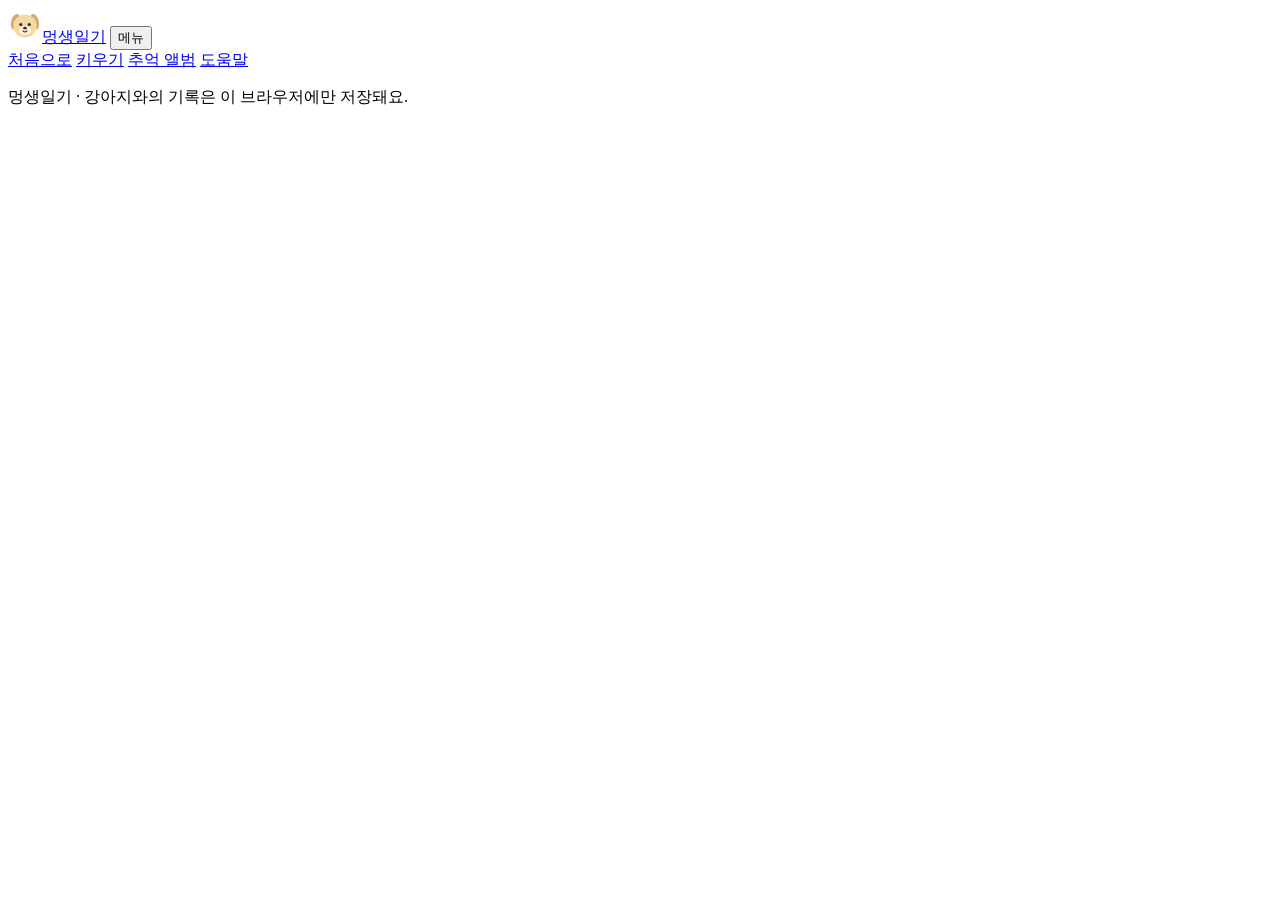
==== game.html @ e7abde90 "페이지 구조와 HTML 추가" ====
<!doctype html>
<html lang="ko">
<head>
<meta charset="utf-8">
<meta name="viewport" content="width=device-width, initial-scale=1">
<title>키우기 — 멍생일기</title>
<meta name="description" content="아기 강아지부터 무지개다리까지, 한 강아지의 일생을 함께하는 웹 게임">
<link rel="icon" href="images/favicon.svg" type="image/svg+xml">
<link rel="preconnect" href="https://fonts.googleapis.com">
<link rel="preconnect" href="https://fonts.gstatic.com" crossorigin>
<link href="https://fonts.googleapis.com/css2?family=Jua&family=Gowun+Dodum&display=swap" rel="stylesheet">
<link rel="stylesheet" href="css/style.css">
</head>
<body data-page="game" data-stage="spring">
<header class="site-header">
  <a class="logo" href="index.html"><img src="images/favicon.svg" alt="" width="34" height="34">멍생일기</a>
  <button class="nav-toggle" type="button" aria-expanded="false" aria-controls="nav">메뉴</button>
  <nav class="nav" id="nav" aria-label="주 메뉴">
    <a href="index.html" data-page="home">처음으로</a>
    <a href="game.html" data-page="game">키우기</a>
    <a href="album.html" data-page="album">추억 앨범</a>
    <a href="help.html" data-page="help">도움말</a>
  </nav>
</header>

<main class="game">
  <section id="adopt" class="adopt" hidden>
    <h1>어떤 강아지를 데려올까요?</h1>
    <form id="adopt-form" novalidate>
      <label for="adopt-name">이름</label>
      <input id="adopt-name" maxlength="10" placeholder="예: 보리" autocomplete="off">
      <fieldset>
        <legend>털 색</legend>
        <label class="fur"><input type="radio" name="fur" value="cream" checked><span class="swatch cream"></span>크림</label>
        <label class="fur"><input type="radio" name="fur" value="choco"><span class="swatch choco"></span>초코</label>
        <label class="fur"><input type="radio" name="fur" value="snow"><span class="swatch snow"></span>눈송이</label>
      </fieldset>
      <p id="adopt-status" class="status error" role="alert"></p>
      <button class="btn" type="submit">입양하기</button>
    </form>
  </section>

  <section id="play-area" class="play-area" hidden>
    <div class="scene">
      <div class="rainbow" aria-hidden="true"></div>
      <p id="bubble" class="bubble" aria-live="polite"></p>
      <div id="dog-stage" class="dog-stage"></div>
      <div class="grass" aria-hidden="true"></div>
    </div>

    <div class="panel">
      <div class="dog-head">
        <h1 id="dog-name"></h1>
        <p id="dog-age" class="muted"></p>
      </div>
      <div class="life-bar" aria-label="일생 진행도"><i id="life-fill"></i></div>
      <div id="stats" class="stats"></div>
      <div id="actions" class="actions"></div>

      <section id="talk" class="talk">
        <h2>말 걸기</h2>
        <form id="talk-form" novalidate>
          <label for="talk-input" class="sr-only">강아지에게 할 말</label>
          <textarea id="talk-input" maxlength="200" rows="2" placeholder="예: 오늘 기분 어때?"></textarea>
          <div class="talk-row"><span class="muted"><span id="talk-count">0</span>/200</span><button id="talk-send" class="btn small" type="submit">말 걸기</button></div>
          <p id="talk-status" class="status" role="status"></p>
        </form>
        <ul id="talk-log" class="talk-log"></ul>
      </section>

      <section id="heaven" class="heaven-box" hidden>
        <h2 id="heaven-title"></h2>
        <p id="heaven-sub" class="muted"></p>
        <button id="letter-btn" class="btn" type="button">하늘나라 편지 받기</button>
        <p id="letter-status" class="status" role="status"></p>
        <blockquote id="letter-box" class="letter" hidden><p id="letter-text"></p></blockquote>
        <div class="heaven-links">
          <a href="album.html">추억 앨범 보기</a>
          <button id="again-btn" class="btn ghost" type="button">새 강아지 입양하기</button>
        </div>
      </section>
    </div>
  </section>
</main>
<footer class="site-footer">
  <p>멍생일기 · 강아지와의 기록은 이 브라우저에만 저장돼요.</p>
</footer>
<script src="js/common.js"></script>
<script src="js/game.js"></script>
</body>
</html>
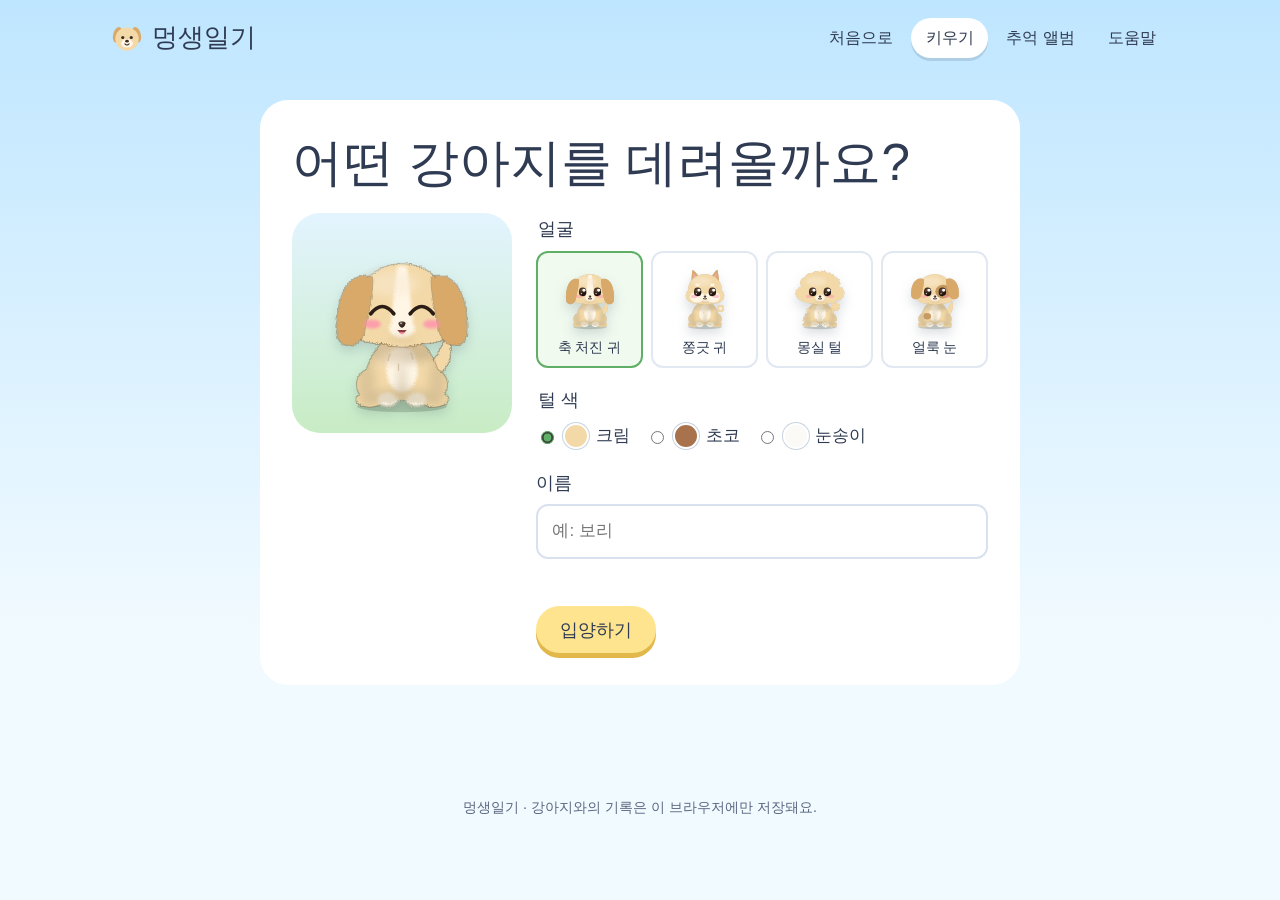
==== commit e296a40b: "Add files via upload" ====
--- a/game.html
+++ b/game.html
@@ -26,39 +26,105 @@
 <main class="game">
   <section id="adopt" class="adopt" hidden>
     <h1>어떤 강아지를 데려올까요?</h1>
-    <form id="adopt-form" novalidate>
-      <label for="adopt-name">이름</label>
-      <input id="adopt-name" maxlength="10" placeholder="예: 보리" autocomplete="off">
-      <fieldset>
-        <legend>털 색</legend>
-        <label class="fur"><input type="radio" name="fur" value="cream" checked><span class="swatch cream"></span>크림</label>
-        <label class="fur"><input type="radio" name="fur" value="choco"><span class="swatch choco"></span>초코</label>
-        <label class="fur"><input type="radio" name="fur" value="snow"><span class="swatch snow"></span>눈송이</label>
-      </fieldset>
-      <p id="adopt-status" class="status error" role="alert"></p>
-      <button class="btn" type="submit">입양하기</button>
-    </form>
+    <div class="adopt-grid">
+      <div id="adopt-preview" class="adopt-preview" aria-hidden="true"></div>
+      <form id="adopt-form" novalidate>
+        <fieldset>
+          <legend>얼굴</legend>
+          <div class="face-grid">
+            <label class="face-opt" data-face="floppy"><input type="radio" name="face" value="floppy" checked><span class="face-mini"></span>축 처진 귀</label>
+            <label class="face-opt" data-face="pointy"><input type="radio" name="face" value="pointy"><span class="face-mini"></span>쫑긋 귀</label>
+            <label class="face-opt" data-face="fluffy"><input type="radio" name="face" value="fluffy"><span class="face-mini"></span>몽실 털</label>
+            <label class="face-opt" data-face="patch"><input type="radio" name="face" value="patch"><span class="face-mini"></span>얼룩 눈</label>
+          </div>
+        </fieldset>
+        <fieldset>
+          <legend>털 색</legend>
+          <label class="fur"><input type="radio" name="fur" value="cream" checked><span class="swatch cream"></span>크림</label>
+          <label class="fur"><input type="radio" name="fur" value="choco"><span class="swatch choco"></span>초코</label>
+          <label class="fur"><input type="radio" name="fur" value="snow"><span class="swatch snow"></span>눈송이</label>
+        </fieldset>
+        <label for="adopt-name">이름</label>
+        <input id="adopt-name" maxlength="10" placeholder="예: 보리" autocomplete="off">
+        <p id="adopt-status" class="status error" role="alert"></p>
+        <button class="btn" type="submit">입양하기</button>
+      </form>
+    </div>
   </section>
 
   <section id="play-area" class="play-area" hidden>
-    <div class="scene">
+    <div id="scene" class="scene" data-anim="">
       <div class="rainbow" aria-hidden="true"></div>
+      <div id="scene-decor" class="scene-decor"></div>
+      <div id="scene-back" class="scene-back" aria-hidden="true"></div>
+      <div id="scene-house" class="scene-house" aria-hidden="true"></div>
       <p id="bubble" class="bubble" aria-live="polite"></p>
-      <div id="dog-stage" class="dog-stage"></div>
+      <div id="dog-stage" class="dog-stage" title="쓰다듬기"></div>
+      <div id="scene-fx" class="scene-fx" aria-hidden="true"></div>
+      <div id="mess" class="mess"></div>
+      <p id="lonely" class="lonely" hidden></p>
       <div class="grass" aria-hidden="true"></div>
+
+      <div id="event" class="event-card" hidden role="dialog" aria-labelledby="event-title">
+        <h2 id="event-title"></h2>
+        <p id="event-text"></p>
+        <div id="event-choices" class="event-choices"></div>
+        <p id="event-result" class="event-result"></p>
+        <p id="event-status" class="status" role="status"></p>
+        <button id="event-close" class="btn small" type="button" hidden>계속 키우기</button>
+      </div>
     </div>
 
     <div class="panel">
       <div class="dog-head">
-        <h1 id="dog-name"></h1>
-        <p id="dog-age" class="muted"></p>
+        <div>
+          <h1 id="dog-name"></h1>
+          <p id="dog-age" class="muted"></p>
+        </div>
+        <div class="head-side">
+          <span id="dog-mood" class="mood-chip"></span>
+          <span id="combo-chip" class="combo-chip" hidden></span>
+          <button id="shop-btn" type="button" class="shop-btn">🦴 <span id="coin-count">0</span> · 상점</button>
+          <a class="badge-link" href="album.html#badges">🏅 업적 <span id="badge-count">0/13</span></a>
+        </div>
       </div>
       <div class="life-bar" aria-label="일생 진행도"><i id="life-fill"></i></div>
+      <p id="ending-hint" class="ending-hint"></p>
       <div id="stats" class="stats"></div>
-      <div id="actions" class="actions"></div>
 
-      <section id="talk" class="talk">
+      <p id="quest-list" class="quest-line" aria-label="퀘스트"></p>
+
+      <section id="care" class="block">
+        <h2>돌보기 <small class="muted">누를 때마다 시간이 흘러요</small></h2>
+        <div id="actions" class="actions"></div>
+      </section>
+
+      <section id="interact" class="block">
+        <h2>함께 놀기 <small class="muted">시간이 흐르지 않아요</small></h2>
+        <div class="interact-row">
+          <button id="pet-btn" type="button" class="act small"><span aria-hidden="true">🖐️</span>쓰다듬기</button>
+          <button id="bark-btn" type="button" class="act small"><span aria-hidden="true">🔊</span>짖어!</button>
+          <div class="sound-ctl">
+            <label class="switch"><input id="sound-on" type="checkbox"> 소리</label>
+            <label for="sound-vol" class="sr-only">음량</label>
+            <input id="sound-vol" type="range" min="0" max="1" step="0.05">
+          </div>
+        </div>
+        <p class="muted small-note">훈련 — 성공할수록 잘 배워요</p>
+        <div id="tricks" class="tricks"></div>
+      </section>
+
+      <section id="diary" class="block diary" hidden>
+        <h2 id="diary-title"></h2>
+        <p id="diary-text"></p>
+        <p id="diary-status" class="status" role="status"></p>
+      </section>
+
+      <section id="talk" class="block talk">
         <h2>말 걸기</h2>
+        <div class="aff"><span id="aff-label"></span><span class="aff-bar"><i id="aff-fill"></i></span></div>
+        <p id="topic-chip" class="topic-chip"></p>
+        <p class="muted small-note">다정한 말, 칭찬, 관심을 보이면 마음이 통해서 행복·친밀도·뼈다귀가 올라가요.</p>
         <form id="talk-form" novalidate>
           <label for="talk-input" class="sr-only">강아지에게 할 말</label>
           <textarea id="talk-input" maxlength="200" rows="2" placeholder="예: 오늘 기분 어때?"></textarea>
@@ -70,6 +136,7 @@
 
       <section id="heaven" class="heaven-box" hidden>
         <h2 id="heaven-title"></h2>
+        <p id="heaven-desc" class="heaven-desc"></p>
         <p id="heaven-sub" class="muted"></p>
         <button id="letter-btn" class="btn" type="button">하늘나라 편지 받기</button>
         <p id="letter-status" class="status" role="status"></p>
@@ -81,11 +148,25 @@
       </section>
     </div>
   </section>
+
+  <div id="shop" class="shop" hidden role="dialog" aria-labelledby="shop-title">
+    <div class="shop-sheet">
+      <div class="shop-head">
+        <h2 id="shop-title">상점</h2>
+        <span class="shop-coins">🦴 <span id="shop-coins">0</span></span>
+        <button id="shop-close" type="button" class="btn small ghost">닫기</button>
+      </div>
+      <p class="muted small-note">잘 돌보면 뼈다귀를 받아요. 상태가 좋을수록, 재주를 배우거나 자랄 때 더 많이 받아요.</p>
+      <div id="shop-tabs" class="shop-tabs"></div>
+      <ul id="shop-list" class="shop-list"></ul>
+    </div>
+  </div>
 </main>
 <footer class="site-footer">
   <p>멍생일기 · 강아지와의 기록은 이 브라우저에만 저장돼요.</p>
 </footer>
 <script src="js/common.js"></script>
+<script src="js/sound.js"></script>
 <script src="js/game.js"></script>
 </body>
 </html>
--- a/css/style.css
+++ b/css/style.css
@@ -0,0 +1,624 @@
+/* 멍생일기 — 하늘 색이 강아지의 나이를 따라 바뀐다 */
+:root {
+  --ink: #2f3b52;
+  --ink-soft: #5b6782;
+  --grass: #8fd18a;
+  --grass-deep: #5faf66;
+  --butter: #ffe48f;
+  --paw: #f6a9bd;
+  --paper: #ffffff;
+  --sky-top: #bfe6ff;
+  --sky-bottom: #eaf7ff;
+  --danger: #d9485f;
+  --radius-lg: 28px;
+  --radius-sm: 12px;
+}
+body[data-stage="spring"], body[data-stage="baby"] { --sky-top: #bfe6ff; --sky-bottom: #f1faff; }
+body[data-stage="teen"] { --sky-top: #8fd0ff; --sky-bottom: #e3f4ff; }
+body[data-stage="adult"] { --sky-top: #ffd2a8; --sky-bottom: #fff3e4; }
+body[data-stage="senior"] { --sky-top: #d4c9ee; --sky-bottom: #f6f1ff; }
+body[data-stage="heaven"] {
+  --sky-top: #2c2c63; --sky-bottom: #7b6bb8; --ink: #f7f4ff; --ink-soft: #d6d0f2; --paper: rgba(255,255,255,.12);
+}
+
+* { box-sizing: border-box; }
+[hidden] { display: none !important; }
+html { scroll-behavior: smooth; }
+body {
+  margin: 0;
+  font-family: "Gowun Dodum", "Apple SD Gothic Neo", "Malgun Gothic", sans-serif;
+  font-size: 17px;
+  line-height: 1.7;
+  word-break: keep-all;
+  color: var(--ink);
+  background: linear-gradient(180deg, var(--sky-top), var(--sky-bottom) 70%);
+  min-height: 100vh;
+  transition: background 1.2s ease, color .6s ease;
+}
+body[data-stage="heaven"] {
+  background:
+    radial-gradient(2px 2px at 12% 18%, #fff, transparent),
+    radial-gradient(2px 2px at 30% 8%, #fff, transparent),
+    radial-gradient(1.5px 1.5px at 55% 22%, #fff, transparent),
+    radial-gradient(2px 2px at 78% 12%, #fff, transparent),
+    radial-gradient(1.5px 1.5px at 90% 30%, #fff, transparent),
+    linear-gradient(180deg, var(--sky-top), var(--sky-bottom));
+}
+h1, h2, h3, .logo, .btn, .act { font-family: "Jua", "Gowun Dodum", sans-serif; font-weight: 400; }
+h1 { font-size: clamp(2rem, 5vw, 3.2rem); line-height: 1.2; margin: 0 0 .4em; }
+h2 { font-size: clamp(1.4rem, 3vw, 1.9rem); line-height: 1.3; margin: 1.6em 0 .5em; }
+h3 { font-size: 1.35rem; margin: 0; }
+a { color: inherit; }
+:focus-visible { outline: 3px solid #3d7be0; outline-offset: 3px; border-radius: 6px; }
+.sr-only { position: absolute; width: 1px; height: 1px; overflow: hidden; clip: rect(0 0 0 0); }
+.muted { color: var(--ink-soft); margin: 0; }
+
+/* 헤더 */
+.site-header {
+  display: flex; align-items: center; gap: 1rem;
+  max-width: 1100px; margin: 0 auto; padding: 1rem 1.25rem;
+}
+.logo { display: flex; align-items: center; gap: .5rem; font-size: 1.6rem; text-decoration: none; margin-right: auto; }
+.nav { display: flex; gap: .25rem; }
+.nav a {
+  text-decoration: none; padding: .4rem .9rem; border-radius: 999px; font-size: 1rem;
+}
+.nav a:hover { background: rgba(255,255,255,.55); }
+.nav a[aria-current="page"] { background: var(--paper); box-shadow: 0 3px 0 rgba(47,59,82,.15); }
+body[data-stage="heaven"] .nav a[aria-current="page"] { background: rgba(255,255,255,.2); }
+.nav-toggle { display: none; }
+
+/* 버튼 */
+.btn {
+  display: inline-block; border: 0; cursor: pointer; text-decoration: none;
+  font-size: 1.15rem; padding: .7rem 1.5rem; border-radius: 999px;
+  background: var(--butter); color: #2f3b52;
+  box-shadow: 0 5px 0 #e2b84a; transition: transform .1s, box-shadow .1s;
+}
+.btn:active { transform: translateY(4px); box-shadow: 0 1px 0 #e2b84a; }
+.btn:disabled { opacity: .55; cursor: wait; }
+.btn.small { font-size: 1rem; padding: .45rem 1.1rem; box-shadow: 0 4px 0 #e2b84a; }
+.btn.ghost { background: transparent; color: inherit; box-shadow: inset 0 0 0 2px currentColor; }
+
+/* 잔디 */
+.grass {
+  position: absolute; left: 0; right: 0; bottom: 0; height: 70px;
+  background: var(--grass);
+  border-radius: 50% 50% 0 0 / 40px 40px 0 0;
+  box-shadow: inset 0 10px 0 rgba(255,255,255,.25);
+}
+body[data-stage="heaven"] .grass { background: #ffffff; opacity: .85; border-radius: 60% 40% 0 0 / 50px 50px 0 0; }
+
+/* 메인 히어로 */
+main { max-width: 1100px; margin: 0 auto; padding: 0 1.25rem 3rem; }
+.hero {
+  position: relative; overflow: hidden;
+  display: grid; grid-template-columns: 1.1fr .9fr; align-items: end; gap: 1rem;
+  min-height: 460px; padding: 2rem 2rem 0; border-radius: var(--radius-lg);
+  background: rgba(255,255,255,.35);
+}
+.hero-text { align-self: center; padding-bottom: 80px; position: relative; z-index: 1; }
+.hero-text p { max-width: 34em; }
+.hero-dog { position: relative; z-index: 1; width: min(320px, 100%); justify-self: center; margin-bottom: 40px; }
+.dog-svg { width: 100%; height: auto; display: block; }
+
+
+/* 생애 단계 */
+.lead { max-width: 40em; }
+.life-steps {
+  list-style: none; padding: 0; margin: 1.5rem 0 0;
+  display: grid; grid-template-columns: repeat(5, 1fr); gap: .75rem; counter-reset: s;
+}
+.life-steps li {
+  background: rgba(255,255,255,.6); border-radius: var(--radius-sm); padding: .75rem; text-align: center;
+  display: flex; flex-direction: column; align-items: center;
+}
+.life-steps li[data-s="heaven"] { background: #3a3775; color: #f7f4ff; }
+.life-steps .mini { width: 90px; }
+.life-steps b { font-family: "Jua", sans-serif; font-weight: 400; font-size: 1.1rem; }
+.life-steps span { font-size: .9rem; opacity: .8; }
+
+.talk-intro { display: grid; grid-template-columns: 1fr 1fr; gap: 2rem; align-items: center; margin-top: 2rem; }
+.chat-sample, .talk-log li { display: flex; flex-direction: column; gap: .5rem; }
+.me, .pup { margin: 0; padding: .6rem 1rem; border-radius: 18px; max-width: 85%; }
+.me { align-self: flex-end; background: #e8f1ff; color: #2f3b52; border-bottom-right-radius: 4px; }
+.pup { align-self: flex-start; background: var(--butter); color: #2f3b52; border-bottom-left-radius: 4px; }
+
+/* 게임 */
+.game { padding-top: .5rem; }
+.adopt { max-width: 520px; margin: 1rem auto; background: var(--paper); padding: 2rem; border-radius: var(--radius-lg); }
+.adopt label[for], .adopt legend { font-family: "Jua", sans-serif; font-size: 1.15rem; }
+.adopt input[type="text"], .adopt #adopt-name, textarea {
+  width: 100%; font: inherit; padding: .7rem .9rem; border-radius: var(--radius-sm);
+  border: 2px solid #d8e2ef; background: #fff; color: #2f3b52; margin: .3rem 0 1rem;
+}
+fieldset { border: 0; padding: 0; margin: 0 0 1rem; display: flex; gap: 1rem; flex-wrap: wrap; }
+legend { margin-bottom: .4rem; }
+.fur { display: flex; align-items: center; gap: .4rem; cursor: pointer; }
+.fur input { accent-color: var(--grass-deep); }
+.swatch { width: 26px; height: 26px; border-radius: 50%; border: 2px solid #fff; box-shadow: 0 0 0 1px #c9d3e0; }
+.swatch.cream { background: #f3d9a8; } .swatch.choco { background: #a8724d; } .swatch.snow { background: #fbfaf7; }
+
+.play-area { display: grid; grid-template-columns: 1fr 1fr; gap: 1.5rem; align-items: start; }
+.scene {
+  position: relative; overflow: hidden; min-height: 440px; border-radius: var(--radius-lg);
+  background: rgba(255,255,255,.3); display: flex; align-items: flex-end; justify-content: center;
+  position: sticky; top: 1rem;
+}
+.dog-stage { position: relative; z-index: 2; width: min(300px, 80%); margin-bottom: 36px; transition: transform 2.5s ease; }
+body[data-stage="heaven"] .dog-stage { transform: translateY(-50px); animation: float 4s ease-in-out infinite; }
+@keyframes float { 0%, 100% { transform: translateY(-50px); } 50% { transform: translateY(-64px); } }
+body[data-stage="heaven"] .stats { display: none; }
+.bubble {
+  position: absolute; top: 1.5rem; left: 50%; transform: translateX(-50%);
+  background: #fff; color: #2f3b52; padding: .6rem 1.1rem; border-radius: 18px; margin: 0;
+  max-width: 80%; text-align: center; z-index: 3;
+}
+.bubble:empty { display: none; }
+.bubble.pop { animation: pop .35s ease; }
+@keyframes pop { from { transform: translateX(-50%) scale(.85); opacity: 0; } }
+.rainbow {
+  position: absolute; left: 50%; bottom: -160px; width: 520px; height: 520px; transform: translateX(-50%);
+  border-radius: 50%; opacity: 0; transition: opacity 2s ease; z-index: 1;
+  background: radial-gradient(circle, transparent 54%, #ff9aa8 55%, #ffc48a 59%, #fff08a 63%, #a6e3a0 67%, #9fd0ff 71%, #b9a6ff 75%, transparent 76%);
+}
+body[data-stage="heaven"] .rainbow { opacity: .9; }
+
+.panel { background: var(--paper); border-radius: var(--radius-lg); padding: 1.5rem; }
+.dog-head h1 { margin: 0; }
+.life-bar { height: 10px; border-radius: 999px; background: rgba(47,59,82,.1); margin: .8rem 0 1.2rem; overflow: hidden; }
+.life-bar i { display: block; height: 100%; background: linear-gradient(90deg, #9fd0ff, #ffd2a8, #b9a6ff); transition: width .6s; }
+.stats { display: grid; gap: .45rem; }
+.stat { display: grid; grid-template-columns: 4rem 1fr; align-items: center; gap: .6rem; }
+.bar { height: 14px; background: #eef2f7; border-radius: 999px; overflow: hidden; }
+.bar i { display: block; height: 100%; background: var(--grass); border-radius: 999px; transition: width .4s; }
+.bar i.low { background: var(--danger); }
+.actions { display: grid; grid-template-columns: repeat(5, 1fr); gap: .6rem; margin: 1.3rem 0; }
+.act {
+  font-size: 1rem; word-break: keep-all; border: 0; cursor: pointer; padding: .7rem .5rem; border-radius: var(--radius-sm);
+  background: #f2f7ff; color: #2f3b52; display: flex; flex-direction: column; align-items: center; gap: .1rem;
+  box-shadow: 0 4px 0 #d3dff0;
+}
+.act span { font-size: 1.6rem; line-height: 1; }
+.act:active { transform: translateY(3px); box-shadow: 0 1px 0 #d3dff0; }
+.talk h2 { margin-top: .5rem; }
+.talk-row { display: flex; justify-content: space-between; align-items: center; margin-top: -.4rem; }
+.status { min-height: 1.6em; margin: .4rem 0 0; font-size: .95rem; }
+.status.error { color: var(--danger); }
+body[data-stage="heaven"] .status.error { color: #ffc2cc; }
+.talk-log { list-style: none; padding: 0; margin: 1rem 0 0; display: grid; gap: 1rem; }
+
+.heaven-box h2 { margin-top: 0; }
+.letter {
+  margin: 1rem 0; padding: 1.2rem 1.4rem; border-radius: var(--radius-sm);
+  background: #fffaf0; color: #3b3355; white-space: pre-line; line-height: 1.9;
+  border-left: 6px solid var(--butter);
+}
+.heaven-links { display: flex; flex-wrap: wrap; gap: 1rem; align-items: center; margin-top: 1rem; }
+
+/* 앨범·도움말 */
+.page { max-width: 820px; }
+.album-card {
+  display: grid; grid-template-columns: 140px 1fr; gap: 1.2rem; align-items: start;
+  background: var(--paper); border-radius: var(--radius-lg); padding: 1.2rem; margin-bottom: 1rem;
+}
+.album-card.star { background: #34336e; color: #f7f4ff; }
+.album-card.star .muted { color: #d6d0f2; }
+.timeline { margin: .6rem 0 0; padding-left: 1.2rem; }
+.timeline li { margin: .15rem 0; }
+.empty { background: rgba(255,255,255,.6); padding: 1rem 1.2rem; border-radius: var(--radius-sm); }
+.faq dt { font-family: "Jua", sans-serif; font-size: 1.2rem; margin-top: 1.4rem; }
+.faq dd { margin: .3rem 0 0; }
+
+.site-footer { text-align: center; padding: 2rem 1rem; font-size: .9rem; color: var(--ink-soft); }
+
+/* 태블릿 */
+@media (max-width: 900px) {
+  .life-steps { grid-template-columns: repeat(3, 1fr); }
+  .play-area { grid-template-columns: 1fr; }
+  .scene { position: relative; top: 0; min-height: 360px; }
+}
+/* 모바일 */
+@media (max-width: 640px) {
+  body { font-size: 16px; }
+  .nav-toggle {
+    display: block; font: inherit; border: 0; background: var(--paper); color: inherit;
+    padding: .35rem .9rem; border-radius: 999px; cursor: pointer;
+  }
+  .nav { display: none; position: absolute; top: 4rem; left: 1rem; right: 1rem; z-index: 10;
+    flex-direction: column; background: #ffffff; padding: .5rem; border-radius: var(--radius-sm);
+    box-shadow: 0 8px 24px rgba(47,59,82,.18); }
+  body[data-stage="heaven"] .nav { background: #3a3775; }
+  .nav.open { display: flex; }
+  .site-header { position: relative; }
+  .hero { grid-template-columns: 1fr; padding: 1.5rem 1.25rem 0; min-height: 0; }
+  .hero-text { padding-bottom: 0; }
+  .hero-dog { width: 220px; }
+  .life-steps { grid-template-columns: repeat(2, 1fr); }
+  .life-steps li[data-s="heaven"] { grid-column: 1 / -1; }
+  .talk-intro { grid-template-columns: 1fr; gap: 1rem; }
+  .album-card { grid-template-columns: 90px 1fr; }
+  .actions { grid-template-columns: repeat(3, 1fr); }
+  .panel { padding: 1.1rem; }
+  .scene { min-height: 320px; }
+  .rainbow { width: 420px; height: 420px; bottom: -150px; }
+}
+@media (prefers-reduced-motion: reduce) {
+  *, *::before, *::after { animation: none !important; transition: none !important; }
+}
+
+/* ===== v2: 연출·상호작용 ===== */
+.row { display: flex; gap: .5rem; align-items: center; }
+.row input { flex: 1; margin: .3rem 0 .6rem; }
+#adopt-keyword { width: 100%; font: inherit; padding: .7rem .9rem; border-radius: var(--radius-sm); border: 2px solid #d8e2ef; background: #fff; color: #2f3b52; }
+.name-ideas { display: flex; flex-wrap: wrap; gap: .5rem; margin-bottom: 1rem; }
+.name-chip { border: 0; cursor: pointer; background: #fff3c9; color: #2f3b52; border-radius: var(--radius-sm); padding: .45rem .8rem; font: inherit; display: flex; flex-direction: column; align-items: flex-start; text-align: left; }
+.name-chip small { font-size: .8rem; color: #6b7690; }
+.name-chip:hover { background: #ffe48f; }
+
+.dog-head { display: flex; justify-content: space-between; align-items: flex-start; gap: 1rem; }
+.mood-chip { background: #fff3c9; color: #2f3b52; padding: .25rem .8rem; border-radius: 999px; font-size: .95rem; white-space: nowrap; }
+body[data-stage="heaven"] .mood-chip { background: rgba(255,255,255,.2); color: inherit; }
+.block { margin-top: 1.3rem; }
+.block h2 { font-size: 1.3rem; margin: 0 0 .6rem; display: flex; align-items: baseline; gap: .6rem; flex-wrap: wrap; }
+.block h2 small { font-family: "Gowun Dodum", sans-serif; font-size: .85rem; }
+.actions { margin: 0; }
+.act:disabled, .trick:disabled { opacity: .5; cursor: not-allowed; }
+.act.small { flex-direction: row; gap: .4rem; padding: .55rem .9rem; }
+.act.small span { font-size: 1.2rem; }
+.interact-row { display: flex; flex-wrap: wrap; gap: .6rem; align-items: center; }
+.sound-ctl { display: flex; align-items: center; gap: .5rem; margin-left: auto; font-size: .95rem; }
+.sound-ctl input[type="range"] { width: 90px; accent-color: var(--grass-deep); }
+.switch { display: flex; align-items: center; gap: .3rem; cursor: pointer; }
+.small-note { font-size: .88rem; margin: .8rem 0 .4rem; }
+.tricks { display: grid; grid-template-columns: repeat(3, 1fr); gap: .5rem; }
+.trick { font-family: "Jua", sans-serif; font-size: 1.05rem; border: 2px dashed #c9d6ea; background: transparent; color: inherit; border-radius: var(--radius-sm); padding: .45rem; cursor: pointer; display: flex; flex-direction: column; align-items: center; }
+.trick small { font-family: "Gowun Dodum", sans-serif; font-size: .78rem; opacity: .8; }
+.trick.learned { border-style: solid; border-color: var(--grass-deep); background: #eaf8e8; color: #2f3b52; }
+.diary { background: #fffaf0; color: #3b3355; border-radius: var(--radius-sm); padding: 1rem 1.2rem; border-left: 6px solid var(--paw); }
+.diary p { margin: 0; white-space: pre-line; }
+.dots { display: inline-flex; gap: 4px; }
+.dots i { width: 7px; height: 7px; border-radius: 50%; background: #9aa6bd; animation: dot 1s infinite; }
+.dots i:nth-child(2) { animation-delay: .15s; } .dots i:nth-child(3) { animation-delay: .3s; }
+@keyframes dot { 50% { transform: translateY(-5px); opacity: .5; } }
+
+/* 장면 */
+.scene { overflow: hidden; }
+.scene-decor { position: absolute; left: 0; right: 0; bottom: 40px; z-index: 1; pointer-events: none; }
+.scene-decor svg { width: 100%; height: auto; display: block; }
+.scene-fx { position: absolute; inset: 0; z-index: 4; pointer-events: none; }
+.dog-stage { cursor: pointer; }
+.dog-svg .head, .dog-svg .dog-root, .dog-svg .leg, .dog-svg .ear { transform-box: fill-box; }
+.dog-svg .head { transform-origin: 50% 90%; }
+.dog-svg .dog-root { transform-origin: 50% 100%; }
+.dog-svg .leg-r { transform-origin: 50% 0%; }
+.fx-word { position: absolute; top: 22%; right: 12%; margin: 0; font-family: "Jua", sans-serif; font-size: 1.6rem; color: #ff6f91; text-shadow: 0 2px 0 #fff; animation: word 1.2s ease-out both; }
+.bark-word { top: 30%; right: 18%; font-size: 2rem; color: #e0525f; }
+@keyframes word { 0% { transform: scale(.4) rotate(-10deg); opacity: 0; } 30% { transform: scale(1.15) rotate(4deg); opacity: 1; } 100% { transform: scale(1) rotate(0); opacity: 1; } }
+
+/* 밥: 밥그릇 + 사료가 줄어들고 머리를 숙여 먹는다 */
+.prop { position: absolute; z-index: 3; }
+.bowl { width: 110px; left: 50%; bottom: 52px; transform: translateX(-50%); animation: slideUp .4s ease-out both; }
+.kibble { animation: gone .2s forwards; }
+@keyframes gone { to { opacity: 0; } }
+@keyframes slideUp { from { transform: translate(-50%, 40px); opacity: 0; } }
+.scene[data-anim="feed"] .head { animation: munch .5s ease-in-out .3s 4; }
+@keyframes munch { 50% { transform: translateY(16px) rotate(4deg); } }
+
+/* 산책: 배경이 흘러가고 통통 걷는다 */
+.walk-bg { position: absolute; inset: 0; z-index: 0; overflow: hidden; }
+.walk-bg .far, .walk-bg .near { position: absolute; left: 0; width: 300%; animation: scroll 3.2s linear forwards; }
+.walk-bg .far { bottom: 60px; height: 120px; background:
+  radial-gradient(circle at 40px 60px, #a6dba0 38px, transparent 39px) 0 0 / 160px 120px repeat-x,
+  linear-gradient(transparent 70px, transparent 70px) ; opacity: .8; animation-duration: 6s; }
+.walk-bg .near { bottom: 58px; height: 90px; background:
+  linear-gradient(#8a5a3b, #8a5a3b) 32px 40px / 10px 50px repeat-x,
+  radial-gradient(circle at 37px 34px, #6cbf6a 30px, transparent 31px) 0 0 / 220px 90px repeat-x; }
+@keyframes scroll { to { transform: translateX(-33%); } }
+.leash { position: absolute; z-index: 3; right: -10px; top: 18%; width: 52%; height: 3px; background: #e0525f; transform-origin: right center; transform: rotate(-24deg); border-radius: 3px; }
+.scene[data-anim="walk"] .dog-root { animation: trot .32s ease-in-out infinite; }
+.scene[data-anim="walk"] .leg-l { animation: legswing .32s ease-in-out infinite; }
+.scene[data-anim="walk"] .leg-r { animation: legswing .32s ease-in-out .16s infinite; }
+@keyframes trot { 50% { transform: translateY(-7px); } }
+@keyframes legswing { 50% { transform: translateY(-5px); } }
+
+/* 공놀이: 공이 포물선으로 날아오고 점프해서 잡는다 */
+.ball { width: 40px; left: 8%; top: 30%; animation: throw 1.1s ease-in-out 2; }
+@keyframes throw {
+  0% { transform: translate(0, 120px) scale(.8); }
+  45% { transform: translate(110px, -40px) scale(1.1); }
+  100% { transform: translate(200px, 60px) scale(1); }
+}
+.scene[data-anim="play"] .dog-root { animation: jump .55s ease-in-out 4; }
+@keyframes jump { 40% { transform: translateY(-38px) rotate(-6deg); } 70% { transform: translateY(0) scaleY(.92); } }
+
+/* 목욕: 욕조 + 거품, 끝에 부르르 털기 */
+.tub { width: 230px; left: 50%; bottom: 44px; transform: translateX(-50%); }
+.bubble-fx { position: absolute; bottom: 120px; width: 22px; height: 22px; border-radius: 50%; background: rgba(255,255,255,.85); box-shadow: inset -3px -3px 0 rgba(159,214,245,.8); animation: rise 1.6s ease-out infinite; }
+@keyframes rise { from { transform: translateY(0) scale(.5); opacity: 1; } to { transform: translateY(-160px) scale(1.2); opacity: 0; } }
+.scene[data-anim="bath"] .dog-root { animation: shake .12s linear 2.1s 6; }
+@keyframes shake { 25% { transform: rotate(-7deg); } 75% { transform: rotate(7deg); } }
+.scene[data-anim="bath"] .fx-word { animation-delay: 2s; }
+
+/* 낮잠: 밤이 되고 엎드려 잔다 */
+.night { position: absolute; inset: 0; background: rgba(28, 30, 70, .55); animation: fadein .5s both; z-index: 0; }
+.moon { position: absolute; right: 14%; top: 12%; width: 46px; height: 46px; border-radius: 50%; box-shadow: -12px 6px 0 0 #ffe48f; }
+@keyframes fadein { from { opacity: 0; } }
+.scene[data-anim="nap"] .dog-root { transform: translateY(28px) scaleY(.82); transition: transform .5s; }
+.zzz { position: absolute; left: 58%; top: 40%; font-family: "Jua", sans-serif; font-size: 1.8rem; color: #fff; animation: zz 2.1s ease-out infinite; }
+@keyframes zz { from { transform: translate(0, 0) scale(.6); opacity: 0; } 30% { opacity: 1; } to { transform: translate(40px, -90px) scale(1.3); opacity: 0; } }
+
+/* 쓰다듬기·짖기·훈련 */
+.heart-fx { position: absolute; bottom: 40%; color: #ff5c86; font-size: 1.6rem; animation: rise 1.3s ease-out both; }
+.scene[data-anim="pet"] .head { animation: nuzzle .35s ease-in-out 3; }
+@keyframes nuzzle { 50% { transform: rotate(-8deg); } }
+.scene[data-anim="bark"] .head { animation: barkpop .22s ease-in-out 3; }
+@keyframes barkpop { 50% { transform: translateY(-6px) scale(1.04); } }
+.scene[data-anim="sit"] .dog-root { animation: sitdown 1.4s ease-in-out both; }
+@keyframes sitdown { 30%, 80% { transform: scaleY(.9) translateY(6px); } }
+.scene[data-anim="paw"] .leg-r { animation: givepaw 1.4s ease-in-out both; }
+@keyframes givepaw { 25%, 80% { transform: rotate(-115deg); } }
+.scene[data-anim="down"] .dog-root { animation: liedown 1.4s ease-in-out both; }
+@keyframes liedown { 30%, 80% { transform: translateY(26px) scaleY(.78); } }
+.scene[data-anim="fail"] .head { animation: tilt 1.1s ease-in-out both; }
+@keyframes tilt { 30%, 80% { transform: rotate(14deg); } }
+.confetti { position: absolute; top: -10px; width: 10px; height: 14px; border-radius: 2px; animation: fall 1.7s ease-in both; }
+@keyframes fall { to { transform: translateY(460px) rotate(540deg); } }
+.scene[data-anim="stageup"] .dog-root { animation: jump .6s ease-in-out 2; }
+
+/* 이벤트 카드 */
+.event-card { position: absolute; z-index: 6; left: 1rem; right: 1rem; top: 1rem; background: #fff; color: #2f3b52; border-radius: var(--radius-sm); padding: 1.1rem 1.2rem; box-shadow: 0 10px 30px rgba(47,59,82,.25); }
+.event-card h2 { margin: 0 0 .3rem; font-size: 1.3rem; }
+.event-card p { margin: 0 0 .7rem; }
+.event-choices { display: grid; gap: .5rem; }
+.event-result { font-weight: 700; }
+
+@media (max-width: 640px) {
+  .sound-ctl { margin-left: 0; width: 100%; }
+  .row { flex-direction: column; align-items: stretch; }
+  .tricks { grid-template-columns: repeat(3, 1fr); }
+}
+.album-diary { margin-top: .8rem; }
+
+.scene-back { position: absolute; inset: 0; z-index: 1; pointer-events: none; overflow: hidden; }
+.walk-strip { position: absolute; left: 0; bottom: 50px; width: 300%; animation: scroll 3.2s linear forwards; }
+.walk-strip svg { width: 100%; height: auto; display: block; }
+.scene[data-anim="walk"] .scene-decor { opacity: 0; transition: opacity .3s; }
+
+/* ===== v3: 말풍선 위치, 모바일 고정 장면, 얼굴 선택, 상점 ===== */
+.bubble { top: .8rem; max-width: 88%; font-size: .98rem; line-height: 1.45; padding: .45rem 1rem; box-shadow: 0 4px 0 rgba(47,59,82,.08); }
+.bubble::after { content: ""; position: absolute; left: 50%; bottom: -8px; width: 14px; height: 14px; background: inherit; transform: translateX(-50%) rotate(45deg); border-radius: 2px; }
+.dog-stage { width: min(260px, 70%); margin-bottom: 30px; }
+.fx-word { top: auto; bottom: 46%; right: 5%; font-size: 1.4rem; }
+.bark-word { bottom: 50%; right: 8%; font-size: 1.8rem; }
+.scene-house { position: absolute; z-index: 1; right: 3%; bottom: 46px; width: min(30%, 150px); pointer-events: none; }
+.scene-house svg { width: 100%; height: auto; display: block; }
+.coin-fx { position: absolute; z-index: 7; left: 50%; top: 40%; transform: translateX(-50%); font-family: "Jua", sans-serif; font-size: 1.15rem; color: #b07a00; background: #fff3c9; padding: .2rem .7rem; border-radius: 999px; white-space: nowrap; animation: coinup 1.6s ease-out forwards; pointer-events: none; }
+@keyframes coinup { 0% { opacity: 0; transform: translate(-50%, 10px); } 20% { opacity: 1; } 100% { opacity: 0; transform: translate(-50%, -50px); } }
+
+.head-side { display: flex; flex-direction: column; align-items: flex-end; gap: .4rem; }
+.shop-btn { font-family: "Jua", sans-serif; font-size: 1rem; border: 0; cursor: pointer; background: #2f3b52; color: #fff; padding: .35rem .9rem; border-radius: 999px; white-space: nowrap; }
+.shop-btn:hover { background: #46557a; }
+
+/* 입양 */
+.adopt { max-width: 760px; }
+.adopt-grid { display: grid; grid-template-columns: 220px 1fr; gap: 1.5rem; align-items: start; }
+.adopt-preview { background: linear-gradient(#e3f4ff, #c8ecc4); border-radius: var(--radius-lg); padding: .5rem; }
+.face-grid { display: grid; grid-template-columns: repeat(4, 1fr); gap: .5rem; width: 100%; }
+.face-opt { display: flex; flex-direction: column; align-items: center; gap: .1rem; cursor: pointer; border: 2px solid #e1e8f2; border-radius: var(--radius-sm); padding: .3rem .2rem .4rem; font-size: .9rem; text-align: center; }
+.face-opt input { position: absolute; opacity: 0; pointer-events: none; }
+.face-opt:has(input:checked) { border-color: var(--grass-deep); background: #f0faef; }
+.face-opt:has(input:focus-visible) { outline: 3px solid #3d7be0; }
+.face-mini { width: 100%; max-width: 76px; }
+
+/* 상점 */
+.shop { position: fixed; inset: 0; z-index: 50; background: rgba(30, 36, 56, .45); display: flex; align-items: center; justify-content: center; padding: 1rem; }
+.shop-sheet { background: #fff; color: #2f3b52; width: min(720px, 100%); max-height: 88vh; overflow: auto; border-radius: var(--radius-lg); padding: 1.2rem 1.3rem 1.5rem; }
+.shop-head { display: flex; align-items: center; gap: .8rem; }
+.shop-head h2 { margin: 0; margin-right: auto; }
+.shop-coins { font-family: "Jua", sans-serif; font-size: 1.2rem; background: #fff3c9; padding: .2rem .8rem; border-radius: 999px; }
+.shop-tabs { display: flex; gap: .4rem; margin: .6rem 0 1rem; }
+.shop-tabs button { font: inherit; font-family: "Jua", sans-serif; border: 0; cursor: pointer; padding: .4rem 1rem; border-radius: 999px; background: #eef2f7; color: #2f3b52; }
+.shop-tabs button[aria-pressed="true"] { background: #2f3b52; color: #fff; }
+.shop-list { list-style: none; padding: 0; margin: 0; display: grid; grid-template-columns: repeat(4, 1fr); gap: .8rem; }
+.shop-item { border: 2px solid #e8eef6; border-radius: var(--radius-sm); padding: .6rem; display: flex; flex-direction: column; align-items: center; gap: .4rem; text-align: center; }
+.shop-item.on { border-color: var(--grass-deep); background: #f0faef; }
+.shop-prev { width: 100%; aspect-ratio: 1; display: flex; align-items: flex-end; justify-content: center; background: #f4f9ff; border-radius: 10px; }
+.shop-prev svg { width: 92%; height: auto; }
+.shop-item .btn { width: 100%; }
+.event-card { max-height: calc(100% - 2rem); overflow: auto; }
+
+/* 모바일·태블릿: 강아지 장면을 위에 고정해서 버튼을 눌러도 반응이 보이게 */
+@media (max-width: 900px) {
+  .game { padding-left: 0; padding-right: 0; }
+  .play-area { gap: .8rem; }
+  .scene {
+    position: sticky; top: 0; z-index: 20;
+    height: 44vh; min-height: 270px; max-height: 420px;
+    border-radius: 0 0 24px 24px;
+    background: linear-gradient(180deg, var(--sky-top), var(--sky-bottom));
+    box-shadow: 0 6px 16px rgba(47,59,82,.12);
+  }
+  .dog-stage { width: min(210px, calc(44vh - 100px)); margin-bottom: 26px; }
+  .panel { margin: 0 .8rem; }
+  .adopt { margin: 1rem .8rem; }
+}
+@media (max-width: 640px) {
+  .stats { grid-template-columns: 1fr 1fr; column-gap: 1rem; }
+  .stat { grid-template-columns: 3.4rem 1fr; font-size: .9rem; }
+  .actions { grid-template-columns: repeat(5, 1fr); gap: .35rem; }
+  .act { font-size: .78rem; padding: .5rem .1rem; }
+  .act span { font-size: 1.35rem; }
+  .act.small { font-size: .92rem; }
+  .block { margin-top: 1rem; }
+  .adopt-grid { grid-template-columns: 1fr; }
+  .adopt-preview { width: 170px; margin: 0 auto; }
+  .face-grid { grid-template-columns: repeat(4, 1fr); }
+  .shop { align-items: flex-end; padding: 0; }
+  .shop-sheet { border-radius: 24px 24px 0 0; max-height: 80vh; }
+  .shop-list { grid-template-columns: repeat(2, 1fr); }
+  .dog-head h1 { font-size: 2rem; }
+}
+
+/* ===== v3: 도파민 장치 ===== */
+.dog-svg { filter: drop-shadow(0 6px 6px rgba(47,59,82,.18)); }
+.combo-chip { background: linear-gradient(90deg, #ff8a5c, #ff5c86); color: #fff; padding: .2rem .8rem; border-radius: 999px; font-family: "Jua", sans-serif; animation: pulse 1s ease-in-out infinite; }
+@keyframes pulse { 50% { transform: scale(1.08); } }
+.badge-link { font-size: .9rem; text-decoration: none; color: var(--ink-soft); }
+.combo-fx { position: absolute; z-index: 7; left: 6%; top: 34%; font-family: "Jua", sans-serif; font-size: 2rem; color: #ff6a3d; text-shadow: 0 3px 0 #fff, 0 0 18px rgba(255,140,60,.6); animation: combo 1.5s ease-out forwards; pointer-events: none; }
+@keyframes combo { 0% { transform: scale(.3) rotate(-12deg); opacity: 0; } 25% { transform: scale(1.3) rotate(4deg); opacity: 1; } 60% { transform: scale(1); } 100% { opacity: 0; transform: translateY(-30px); } }
+.lucky-fx { position: absolute; inset: 0; z-index: 8; display: flex; flex-direction: column; align-items: center; justify-content: center; background: radial-gradient(circle, rgba(255,228,143,.7), transparent 65%); animation: fadein .2s; pointer-events: none; }
+.lucky-fx b { font-family: "Jua", sans-serif; font-size: 1.9rem; color: #c48a00; text-shadow: 0 3px 0 #fff; }
+.gold-bone { font-size: 4rem; filter: sepia(1) saturate(6) hue-rotate(5deg) brightness(1.1); animation: spinpop 1s ease-out; }
+@keyframes spinpop { from { transform: scale(0) rotate(-180deg); } 70% { transform: scale(1.3) rotate(10deg); } to { transform: scale(1) rotate(0); } }
+.lucky-fx i { position: absolute; left: 50%; top: 50%; width: 6px; height: 46px; background: #ffd34d; border-radius: 3px; transform-origin: 50% 0; transform: rotate(var(--a)) translateY(40px); animation: ray 1s ease-out forwards; }
+@keyframes ray { to { transform: rotate(var(--a)) translateY(130px); opacity: 0; } }
+.toast { position: fixed; z-index: 60; left: 50%; top: calc(env(safe-area-inset-top, 0px) + 14px); transform: translateX(-50%); background: #2f3b52; color: #fff; padding: .7rem 1.2rem; border-radius: 16px; box-shadow: 0 10px 30px rgba(0,0,0,.25); display: flex; flex-direction: column; align-items: center; min-width: 240px; animation: toastin .4s cubic-bezier(.2,1.4,.4,1); }
+.toast b { font-family: "Jua", sans-serif; font-size: 1.15rem; color: #ffe48f; }
+.toast span { font-size: .9rem; }
+.toast.out { opacity: 0; transform: translate(-50%, -20px); transition: .35s; }
+@keyframes toastin { from { transform: translate(-50%, -40px) scale(.8); opacity: 0; } }
+.catch { position: absolute; z-index: 9; left: 4%; right: 4%; bottom: .6rem; background: rgba(255,255,255,.95); color: #2f3b52; border-radius: 16px; padding: .7rem .9rem; text-align: center; box-shadow: 0 8px 20px rgba(47,59,82,.2); touch-action: manipulation; }
+.catch p { margin: 0 0 .5rem; }
+.catch .perfect { color: #ff5c86; font-size: 1.4rem; font-family: "Jua", sans-serif; }
+.catch-bar { position: relative; height: 26px; background: #eef2f7; border-radius: 999px; margin-bottom: .6rem; }
+.catch-bar .zone { position: absolute; top: 0; bottom: 0; border-radius: 999px; }
+.catch-bar .good { left: 30%; width: 40%; background: #c8ecc4; }
+.catch-bar .perfect { left: 43%; width: 14%; background: #5faf66; }
+.ball-dot { position: absolute; top: 50%; transform: translate(-50%, -50%); font-size: 1.4rem; }
+.catch-btn { width: 100%; }
+.badge-list { list-style: none; padding: 0; display: grid; grid-template-columns: repeat(auto-fill, minmax(130px, 1fr)); gap: .6rem; }
+.badge { background: rgba(255,255,255,.55); border-radius: var(--radius-sm); padding: .7rem; text-align: center; display: flex; flex-direction: column; align-items: center; opacity: .6; }
+.badge.on { background: #fff; opacity: 1; box-shadow: 0 3px 0 #ffe48f; }
+.badge-icon { font-size: 1.8rem; }
+.badge small { font-size: .8rem; color: #6b7690; }
+
+/* ===== v4: 옆모습 걷기·달리기, 엔딩별 하늘 ===== */
+.dog-svg .leg { transform-box: fill-box; transform-origin: 50% 0%; }
+.scene[data-anim="walk"] .pose-side .leg-fn, .scene[data-anim="walk"] .pose-side .leg-bf { animation: stepA .36s ease-in-out infinite; }
+.scene[data-anim="walk"] .pose-side .leg-ff, .scene[data-anim="walk"] .pose-side .leg-bn { animation: stepB .36s ease-in-out infinite; }
+@keyframes stepA { 0%, 100% { transform: rotate(18deg); } 50% { transform: rotate(-18deg); } }
+@keyframes stepB { 0%, 100% { transform: rotate(-18deg); } 50% { transform: rotate(18deg); } }
+.scene[data-anim="walk"] .pose-side .head { animation: nod .36s ease-in-out infinite; }
+@keyframes nod { 50% { transform: translateY(2px) rotate(-2deg); } }
+.scene[data-anim="play"] .pose-side .leg-fn, .scene[data-anim="play"] .pose-side .leg-ff { animation: stepA .22s ease-in-out infinite; }
+.scene[data-anim="play"] .pose-side .leg-bn, .scene[data-anim="play"] .pose-side .leg-bf { animation: stepB .22s ease-in-out infinite; }
+.scene[data-anim="play"] .dog-stage { animation: dash 2.6s ease-in-out both; }
+@keyframes dash { 0% { transform: translateX(-30%); } 45% { transform: translateX(18%); } 60% { transform: translateX(18%) translateY(-30px); } 75% { transform: translateX(18%); } 100% { transform: translateX(0); } }
+.scene[data-anim="play"] .dog-root { animation: none; }
+.scene[data-idle="turn"] .tail { animation-duration: .45s; }
+.dog-svg .tail { transform-box: fill-box; transform-origin: 0% 100%; }
+.pose-side .tail { transform-origin: 100% 100%; }
+.ending-hint { margin: -.5rem 0 .9rem; font-size: .9rem; color: var(--ink-soft); }
+.heaven-desc { font-weight: 700; margin: .2rem 0 .4rem; }
+body[data-stage="heaven"][data-ending="golden"] { --sky-top: #f2a93b; --sky-bottom: #ffe7a8; --ink: #3a2a10; --ink-soft: #6b5320; }
+body[data-stage="heaven"][data-ending="flower"] { --sky-top: #ff9fc0; --sky-bottom: #ffe9f2; --ink: #4a2338; --ink-soft: #7d4a62; }
+body[data-stage="heaven"][data-ending="cloud"] { --sky-top: #6dbcff; --sky-bottom: #eaf6ff; --ink: #1f3550; --ink-soft: #4a6585; }
+body[data-stage="heaven"][data-ending="rain"] { --sky-top: #5f6c8c; --sky-bottom: #b9c4da; }
+body[data-stage="heaven"][data-ending="golden"], body[data-stage="heaven"][data-ending="flower"], body[data-stage="heaven"][data-ending="cloud"] { background: linear-gradient(180deg, var(--sky-top), var(--sky-bottom)); }
+body[data-ending="golden"] .rainbow { background: radial-gradient(circle, transparent 54%, #ffd34d 55%, #ffe58a 62%, #fff3c4 69%, #ffd34d 75%, transparent 76%); }
+body[data-ending="flower"] .scene-decor::before { content: "🌸 🌷 🌸 🌼 🌸 🌷"; position: absolute; left: 0; right: 0; bottom: 10px; text-align: center; font-size: 1.6rem; letter-spacing: .4rem; }
+body[data-ending="rain"] .scene::after { content: ""; position: absolute; inset: 0; z-index: 3; pointer-events: none; background: repeating-linear-gradient(105deg, transparent 0 14px, rgba(255,255,255,.35) 14px 15px); animation: rainfall .6s linear infinite; }
+@keyframes rainfall { to { background-position: -30px 60px; } }
+
+/* ===== v5: 장소 배경, 퀘스트, 대화 게임 ===== */
+.backdrop { position: absolute; inset: 0; width: 100%; height: 100%; }
+.scene[data-anim="feed"] .scene-house, .scene[data-anim="feed"] .scene-decor,
+.scene[data-anim="walk"] .scene-house, .scene[data-anim="walk"] .scene-decor,
+.scene[data-anim="play"] .scene-house, .scene[data-anim="play"] .scene-decor,
+.scene[data-anim="bath"] .scene-house, .scene[data-anim="bath"] .scene-decor,
+.scene[data-anim="nap"] .scene-house, .scene[data-anim="nap"] .scene-decor { opacity: 0; transition: opacity .2s; }
+.scene[data-anim="feed"] .grass { background: #d9a46b; box-shadow: inset 0 10px 0 rgba(255,255,255,.2); border-radius: 0; }
+.scene[data-anim="bath"] .grass { background: #b9d9f0; box-shadow: inset 0 10px 0 rgba(255,255,255,.35); border-radius: 0; }
+.scene[data-anim="nap"] .grass { background: #5b4a8f; box-shadow: inset 0 10px 0 rgba(255,255,255,.12); border-radius: 0; }
+.scene[data-anim="nap"] .dog-stage { filter: brightness(.82); }
+.drop { animation: dropfall .6s linear infinite; }
+@keyframes dropfall { from { transform: translateY(0); opacity: 1; } to { transform: translateY(26px); opacity: 0; } }
+.quest-list { list-style: none; padding: 0; margin: 0; display: grid; gap: .45rem; }
+.quest-list li { display: grid; grid-template-columns: 1fr 70px auto; align-items: center; gap: .6rem; background: #f6f9fd; border-radius: 10px; padding: .45rem .7rem; font-size: .95rem; }
+.quest-list li.done { background: #eaf8e8; }
+.q-bar { height: 8px; background: #e3e9f2; border-radius: 999px; overflow: hidden; }
+.q-bar i { display: block; height: 100%; background: linear-gradient(90deg, #ffd34d, #ff9a3c); }
+.quest-list small { color: #6b7690; white-space: nowrap; }
+.aff { display: flex; align-items: center; gap: .6rem; font-family: "Jua", sans-serif; }
+.aff-bar { flex: 1; height: 10px; background: #fde2ea; border-radius: 999px; overflow: hidden; }
+.aff-bar i { display: block; height: 100%; background: linear-gradient(90deg, #ff9ab6, #ff5c86); transition: width .5s; }
+.topic-chip { display: inline-block; margin: .5rem 0 0; background: #fff3c9; color: #6b5320; padding: .25rem .8rem; border-radius: 999px; font-size: .92rem; }
+.warm-fx { position: absolute; z-index: 7; left: 50%; top: 22%; transform: translateX(-50%); background: #fff; color: #e2457a; padding: .3rem .9rem; border-radius: 999px; font-family: "Jua", sans-serif; white-space: nowrap; box-shadow: 0 4px 12px rgba(226,69,122,.25); animation: coinup 1.8s ease-out forwards; }
+@media (max-width: 640px) { .quest-list li { grid-template-columns: 1fr 52px; } .quest-list small { grid-column: 1 / -1; margin-top: -.3rem; } }
+/* 효과 글자는 얼굴을 가리지 않게 아래쪽에 */
+.coin-fx { top: auto; bottom: 12%; }
+.warm-fx { top: auto; bottom: 24%; }
+.combo-fx { top: auto; bottom: 30%; left: 4%; font-size: 1.6rem; }
+
+/* 퀘스트: 한 번에 하나, 한 줄 */
+.quest-line { display: flex; align-items: center; gap: .5rem; margin: .9rem 0 0; padding: .45rem .8rem; border-radius: 999px; background: #fff7dc; color: #5b4a1e; font-size: .95rem; }
+.quest-line.done { background: #e7f7e4; color: #2f5a2f; }
+.quest-line .q-text { flex: 1; min-width: 0; overflow: hidden; text-overflow: ellipsis; white-space: nowrap; }
+.quest-line .q-prog { font-family: "Jua", sans-serif; }
+.quest-line .q-rew { font-size: .85rem; opacity: .8; }
+
+/* 꼬리 흔들기: 늘 살랑살랑, 기분 좋을 때·쓰다듬을 때는 신나게 */
+.dog-svg .tail { animation: wag .7s ease-in-out infinite alternate; }
+.pose-side .tail { animation-name: wagside; }
+@keyframes wag { from { transform: rotate(-14deg); } to { transform: rotate(18deg); } }
+@keyframes wagside { from { transform: rotate(14deg); } to { transform: rotate(-18deg); } }
+.dog-svg.mood-joy .tail, .dog-svg.mood-love .tail, .scene[data-anim="pet"] .tail, .scene[data-anim="walk"] .tail, .scene[data-anim="play"] .tail { animation-duration: .22s; }
+.dog-svg.mood-sad .tail, .dog-svg.mood-sleepy .tail, .dog-svg.mood-sleep .tail, .scene[data-anim="nap"] .tail { animation: none; }
+
+/* ===== v8: 귀여움 — 눈 깜빡임, 숨쉬기, 혼자 하는 개인기, 사고, 외로움 ===== */
+.dog-svg .eyes { transform-box: fill-box; transform-origin: center; animation: blink 4.6s infinite; }
+@keyframes blink { 0%, 92%, 100% { transform: scaleY(1); } 95% { transform: scaleY(.08); } }
+.dog-stage .dog-svg { transform-origin: 50% 92%; animation: breathe 2.6s ease-in-out infinite; }
+@keyframes breathe { 50% { transform: scale(1.018, .99); } }
+.scene[data-anim="spin"] .dog-root { transform-box: fill-box; transform-origin: 50% 60%; animation: spin 1.3s ease-in-out both; }
+@keyframes spin { to { transform: rotate(360deg); } }
+.scene[data-anim="zoomies"] .dog-stage { animation: zoom 2.2s ease-in-out both; }
+@keyframes zoom { 0% { transform: translateX(0); } 30% { transform: translateX(32%); } 31% { transform: translateX(32%) scaleX(-1); } 70% { transform: translateX(-32%) scaleX(-1); } 71% { transform: translateX(-32%); } 100% { transform: translateX(0); } }
+.scene[data-anim="zoomies"] .pose-side .leg-fn, .scene[data-anim="zoomies"] .pose-side .leg-bf { animation: stepA .2s ease-in-out infinite; }
+.scene[data-anim="zoomies"] .pose-side .leg-ff, .scene[data-anim="zoomies"] .pose-side .leg-bn { animation: stepB .2s ease-in-out infinite; }
+.scene[data-anim="tailchase"] .dog-stage { animation: chase 1.8s linear both; }
+@keyframes chase { 0% { transform: scaleX(1); } 25% { transform: scaleX(-1); } 50% { transform: scaleX(1); } 75% { transform: scaleX(-1); } 100% { transform: scaleX(1); } }
+.scene[data-anim="stand"] .dog-root { transform-box: fill-box; transform-origin: 50% 100%; animation: stand 1.5s ease-in-out both; }
+@keyframes stand { 25%, 75% { transform: translateY(-16px) scaleY(1.08); } }
+.scene[data-anim="stand"] .leg-l, .scene[data-anim="stand"] .leg-r { animation: begpaw 1.5s ease-in-out both; }
+@keyframes begpaw { 25%, 75% { transform: rotate(-30deg) translateY(-8px); } }
+.scene[data-anim="yawn"] .head { animation: yawn 1.5s ease-in-out both; }
+@keyframes yawn { 30%, 70% { transform: rotate(-8deg) translateY(-3px); } }
+.mess { position: absolute; z-index: 6; left: 4%; bottom: 14%; }
+.mess-item { display: flex; align-items: center; gap: .4rem; border: 0; cursor: pointer; background: rgba(255,255,255,.92); color: #2f3b52; border-radius: 16px; padding: .3rem .7rem .3rem .4rem; font: inherit; font-size: .85rem; box-shadow: 0 4px 12px rgba(47,59,82,.18); animation: messpop .4s cubic-bezier(.2,1.5,.4,1), wiggle 1.6s ease-in-out .4s infinite; max-width: 70vw; }
+.mess-item.choice { flex-wrap: wrap; animation: messpop .4s cubic-bezier(.2,1.5,.4,1); }
+.mess-emoji { font-size: 1.7rem; line-height: 1; }
+.mess-btns { display: flex; gap: .3rem; width: 100%; }
+.mess-btns button { flex: 1; font: inherit; font-size: .82rem; border: 0; border-radius: 999px; padding: .3rem .5rem; cursor: pointer; background: #ffe48f; color: #2f3b52; }
+.mess-btns button + button { background: #c8ecc4; }
+@keyframes messpop { from { transform: scale(0); } }
+@keyframes wiggle { 0%, 100% { transform: rotate(0); } 50% { transform: rotate(-3deg) scale(1.04); } }
+.lonely { position: absolute; z-index: 6; left: 4%; right: 4%; bottom: .6rem; margin: 0; background: rgba(47,59,82,.88); color: #fff; border-radius: 14px; padding: .45rem .8rem; font-size: .85rem; line-height: 1.4; text-align: center; }
+.lonely b { color: #ffe48f; font-weight: 400; }
+@media (prefers-reduced-motion: reduce) { .dog-svg .eyes, .dog-stage .dog-svg { animation: none !important; } }
+
+/* ===== v9: 자연스러운 걸음걸이 (지지 60% → 발 들어 앞으로 40%), 대각선 다리끼리 같은 박자 ===== */
+.pose-side .leg { transform-box: fill-box; transform-origin: 50% 8%; }
+@keyframes gaitA {
+  0% { transform: rotate(16deg); }
+  60% { transform: rotate(-16deg); }
+  78% { transform: rotate(-2deg) translateY(-5px); }
+  100% { transform: rotate(16deg); }
+}
+@keyframes gaitB {
+  0% { transform: rotate(-16deg); }
+  18% { transform: rotate(-2deg) translateY(-5px); }
+  40% { transform: rotate(16deg); }
+  100% { transform: rotate(-16deg); }
+}
+@keyframes gaitBody { 0%, 50%, 100% { transform: translateY(0); } 25%, 75% { transform: translateY(-3px); } }
+@keyframes gaitHead { 0%, 50%, 100% { transform: translateY(0) rotate(0); } 25%, 75% { transform: translateY(1.5px) rotate(-1.5deg); } }
+.scene[data-anim="walk"] .pose-side .leg-fn, .scene[data-anim="walk"] .pose-side .leg-bf { animation: gaitA .62s linear infinite; }
+.scene[data-anim="walk"] .pose-side .leg-ff, .scene[data-anim="walk"] .pose-side .leg-bn { animation: gaitB .62s linear infinite; }
+.scene[data-anim="walk"] .pose-side .dog-root { animation: gaitBody .62s ease-in-out infinite; }
+.scene[data-anim="walk"] .pose-side .head { animation: gaitHead .62s ease-in-out infinite; }
+.scene[data-anim="play"] .pose-side .leg-fn, .scene[data-anim="play"] .pose-side .leg-bf,
+.scene[data-anim="zoomies"] .pose-side .leg-fn, .scene[data-anim="zoomies"] .pose-side .leg-bf { animation: gaitA .34s linear infinite; }
+.scene[data-anim="play"] .pose-side .leg-ff, .scene[data-anim="play"] .pose-side .leg-bn,
+.scene[data-anim="zoomies"] .pose-side .leg-ff, .scene[data-anim="zoomies"] .pose-side .leg-bn { animation: gaitB .34s linear infinite; }
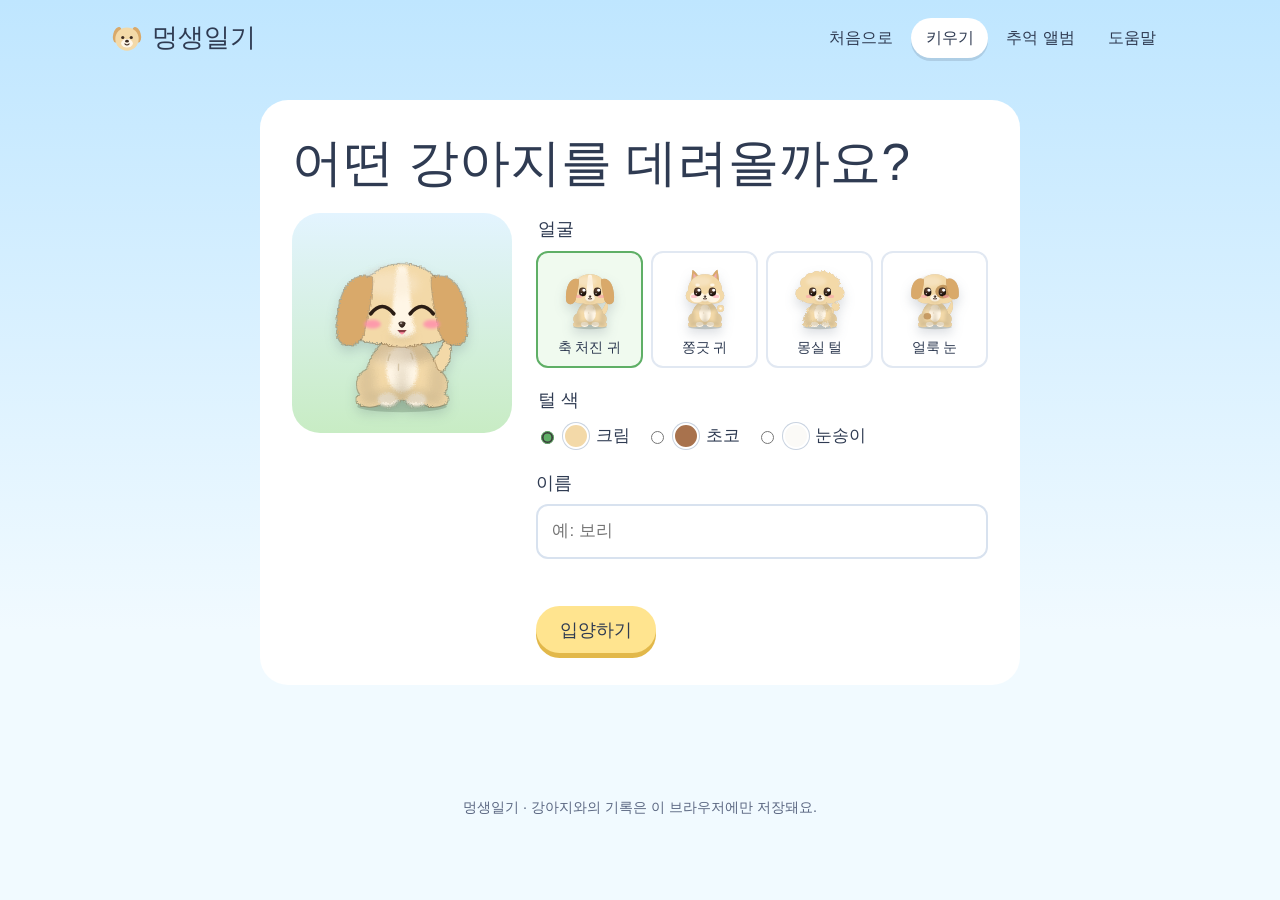
==== commit dbacd076: "Add files via upload 집 안 포탈, 점프, 3/4·뒷모습, 욕조·장난감 수정" ====
--- a/game.html
+++ b/game.html
@@ -55,11 +55,14 @@
   <section id="play-area" class="play-area" hidden>
     <div id="scene" class="scene" data-anim="">
       <div class="rainbow" aria-hidden="true"></div>
+      <div id="scene-place" class="scene-place" aria-hidden="true"></div>
       <div id="scene-decor" class="scene-decor"></div>
+      <div id="door" class="door" role="button" aria-label="밖으로 나가기"></div>
       <div id="scene-back" class="scene-back" aria-hidden="true"></div>
-      <div id="scene-house" class="scene-house" aria-hidden="true"></div>
+      <div id="scene-house" class="scene-house" role="button" aria-label="집 안으로 들어가기"></div>
+      <div id="scene-toy" class="scene-toy" aria-hidden="true"></div>
       <p id="bubble" class="bubble" aria-live="polite"></p>
-      <div id="dog-stage" class="dog-stage" title="쓰다듬기"></div>
+      <div id="dog-pos" class="dog-pos"><div id="dog-stage" class="dog-stage" title="쓰다듬기"></div></div>
       <div id="scene-fx" class="scene-fx" aria-hidden="true"></div>
       <div id="mess" class="mess"></div>
       <p id="lonely" class="lonely" hidden></p>
@@ -110,7 +113,7 @@
             <input id="sound-vol" type="range" min="0" max="1" step="0.05">
           </div>
         </div>
-        <p class="muted small-note">훈련 — 성공할수록 잘 배워요</p>
+        <p class="muted small-note">훈련 — 성공할수록 잘 배워요 · 바닥을 톡 누르면 걸어가고, 하늘을 누르면 점프, 집을 누르면 집 안으로 들어가요</p>
         <div id="tricks" class="tricks"></div>
       </section>
 
--- a/css/style.css
+++ b/css/style.css
@@ -622,3 +622,62 @@
 .scene[data-anim="zoomies"] .pose-side .leg-fn, .scene[data-anim="zoomies"] .pose-side .leg-bf { animation: gaitA .34s linear infinite; }
 .scene[data-anim="play"] .pose-side .leg-ff, .scene[data-anim="play"] .pose-side .leg-bn,
 .scene[data-anim="zoomies"] .pose-side .leg-ff, .scene[data-anim="zoomies"] .pose-side .leg-bn { animation: gaitB .34s linear infinite; }
+
+/* ===== v12: 큰 집, 장난감, 화면 전환, 장소 ===== */
+.scene-house { width: min(46%, 230px); right: 1%; bottom: 38px; }
+.scene-toy { position: absolute; z-index: 1; left: 6%; bottom: 52px; width: min(16%, 70px); pointer-events: none; }
+.scene-toy svg { width: 100%; height: auto; display: block; }
+.scene[data-bg]:not([data-bg=""]) .scene-house, .scene[data-bg]:not([data-bg=""]) .scene-decor, .scene[data-bg]:not([data-bg=""]) .scene-toy { opacity: 0; }
+.scene[data-bg="feed"] .grass { background: #d9a46b; border-radius: 0; box-shadow: inset 0 10px 0 rgba(255,255,255,.2); }
+.scene[data-bg="bath"] .grass { background: #b9d9f0; border-radius: 0; box-shadow: inset 0 10px 0 rgba(255,255,255,.35); }
+.scene[data-bg="nap"] .grass { background: #5b4a8f; border-radius: 0; box-shadow: inset 0 10px 0 rgba(255,255,255,.12); }
+.scene[data-bg="nap"] .dog-stage { filter: brightness(.85); }
+.scene[data-bg="nap"] .dog-root { transform: translateY(28px) scaleY(.82); }
+.curtain { position: absolute; inset: 0; z-index: 9; background: radial-gradient(circle at 50% 45%, #3a3f6b, #232744); clip-path: circle(0% at 50% 55%); transition: clip-path .38s ease-in-out; pointer-events: none; }
+.curtain.on { clip-path: circle(80% at 50% 55%); }
+.scene[data-anim="tohouse"] .dog-stage { animation: tohouse 1s ease-in forwards; }
+@keyframes tohouse { to { transform: translateX(48%) scale(.55); opacity: .15; } }
+.scene[data-anim="tohouse"] .pose-side .leg-fn, .scene[data-anim="tohouse"] .pose-side .leg-bf { animation: gaitA .5s linear infinite; }
+.scene[data-anim="tohouse"] .pose-side .leg-ff, .scene[data-anim="tohouse"] .pose-side .leg-bn { animation: gaitB .5s linear infinite; }
+.leash { display: none; }
+@media (prefers-reduced-motion: reduce) { .curtain { transition: none; } }
+
+/* ===== v13: 부드러운 장소 전환, 터치로 이동 ===== */
+.backdrop { animation: fadein .45s ease both; }
+.dog-pos { position: relative; z-index: 2; display: flex; justify-content: center; transition-property: transform; transition-timing-function: linear; will-change: transform; }
+.dog-pos.face-left .dog-stage { transform: scaleX(-1); }
+.scene { cursor: pointer; }
+.scene[data-anim="move"] .pose-side .leg-fn, .scene[data-anim="move"] .pose-side .leg-bf { animation: gaitA .5s linear infinite; }
+.scene[data-anim="move"] .pose-side .leg-ff, .scene[data-anim="move"] .pose-side .leg-bn { animation: gaitB .5s linear infinite; }
+.scene[data-anim="move"] .pose-side .dog-root { animation: gaitBody .5s ease-in-out infinite; }
+.dog-pos { width: min(260px, 70%); margin-bottom: 30px; }
+.dog-pos .dog-stage { width: 100%; margin-bottom: 0; }
+@media (max-width: 900px) { .dog-pos { width: min(210px, calc(44vh - 100px)); margin-bottom: 26px; } }
+.dog-pos .dog-stage { transition: none; }
+
+/* ===== v14: 집 안·마당 포탈, 점프, 장식 겹침 방지 ===== */
+.scene-place { position: absolute; inset: 0; z-index: 0; pointer-events: none; }
+.scene-place .room { position: absolute; inset: 0; width: 100%; height: 100%; animation: fadein .45s ease both; }
+.room-floor-wrap { position: absolute; left: 0; right: 0; bottom: 0; height: 74px; }
+.room-floor-wrap svg { width: 100%; height: 100%; display: block; }
+.scene[data-place="home"] .grass, .scene[data-place="home"] .scene-decor, .scene[data-place="home"] .scene-house { display: none; }
+.door { position: absolute; z-index: 1; left: 3%; bottom: 40px; width: min(15%, 66px); display: none; cursor: pointer; }
+.door svg { width: 100%; height: auto; display: block; }
+.scene[data-place="home"] .door { display: block; }
+.scene[data-place="home"] .scene-toy { left: 20%; bottom: 36px; }
+.scene-house { pointer-events: auto; cursor: pointer; }
+.scene-house:active, .door:active { transform: scale(.96); }
+.scene[data-bg]:not([data-bg=""]) .scene-place, .scene[data-bg]:not([data-bg=""]) .door { opacity: 0; pointer-events: none; }
+.scene.has-toy .scene-decor .dl { display: none; }
+.scene.has-house .scene-decor .dr { display: none; }
+.scene.place-fade .scene-place { animation: fadein .3s ease both; }
+.scene[data-anim="enter"] .dog-stage { animation: enter .65s ease-in forwards; }
+@keyframes enter { to { transform: translateY(-14px) scale(.45); opacity: 0; } }
+.scene[data-anim="hop"] .dog-root { transform-box: fill-box; transform-origin: 50% 100%; animation: hop .8s cubic-bezier(.3,.7,.4,1) both; }
+@keyframes hop { 0% { transform: none; } 18% { transform: translateY(4px) scale(1.06, .86); } 50% { transform: translateY(-72px) scale(.95, 1.08); } 82% { transform: translateY(0) scale(1.08, .9); } 100% { transform: none; } }
+.portal-fx { position: absolute; z-index: 7; bottom: 30%; width: 0; height: 0; pointer-events: none; }
+.portal-fx span { position: absolute; left: -14px; top: -16px; font-size: 1.8rem; animation: spinpop .9s ease-out both; }
+.portal-fx i { position: absolute; left: 0; top: 0; width: 5px; height: 26px; border-radius: 3px; background: linear-gradient(#fff6a8, #ff9ab6); transform-origin: 50% 0; transform: rotate(var(--a)) translateY(10px); animation: ray .9s ease-out var(--d) forwards; }
+/* 강아지 그림의 빈 영역은 터치를 통과시켜 뒤의 집·바닥을 누를 수 있게 */
+.dog-pos, .dog-pos .dog-stage, .dog-pos .dog-svg { pointer-events: none; }
+.dog-pos .dog-root { pointer-events: visiblePainted; }
